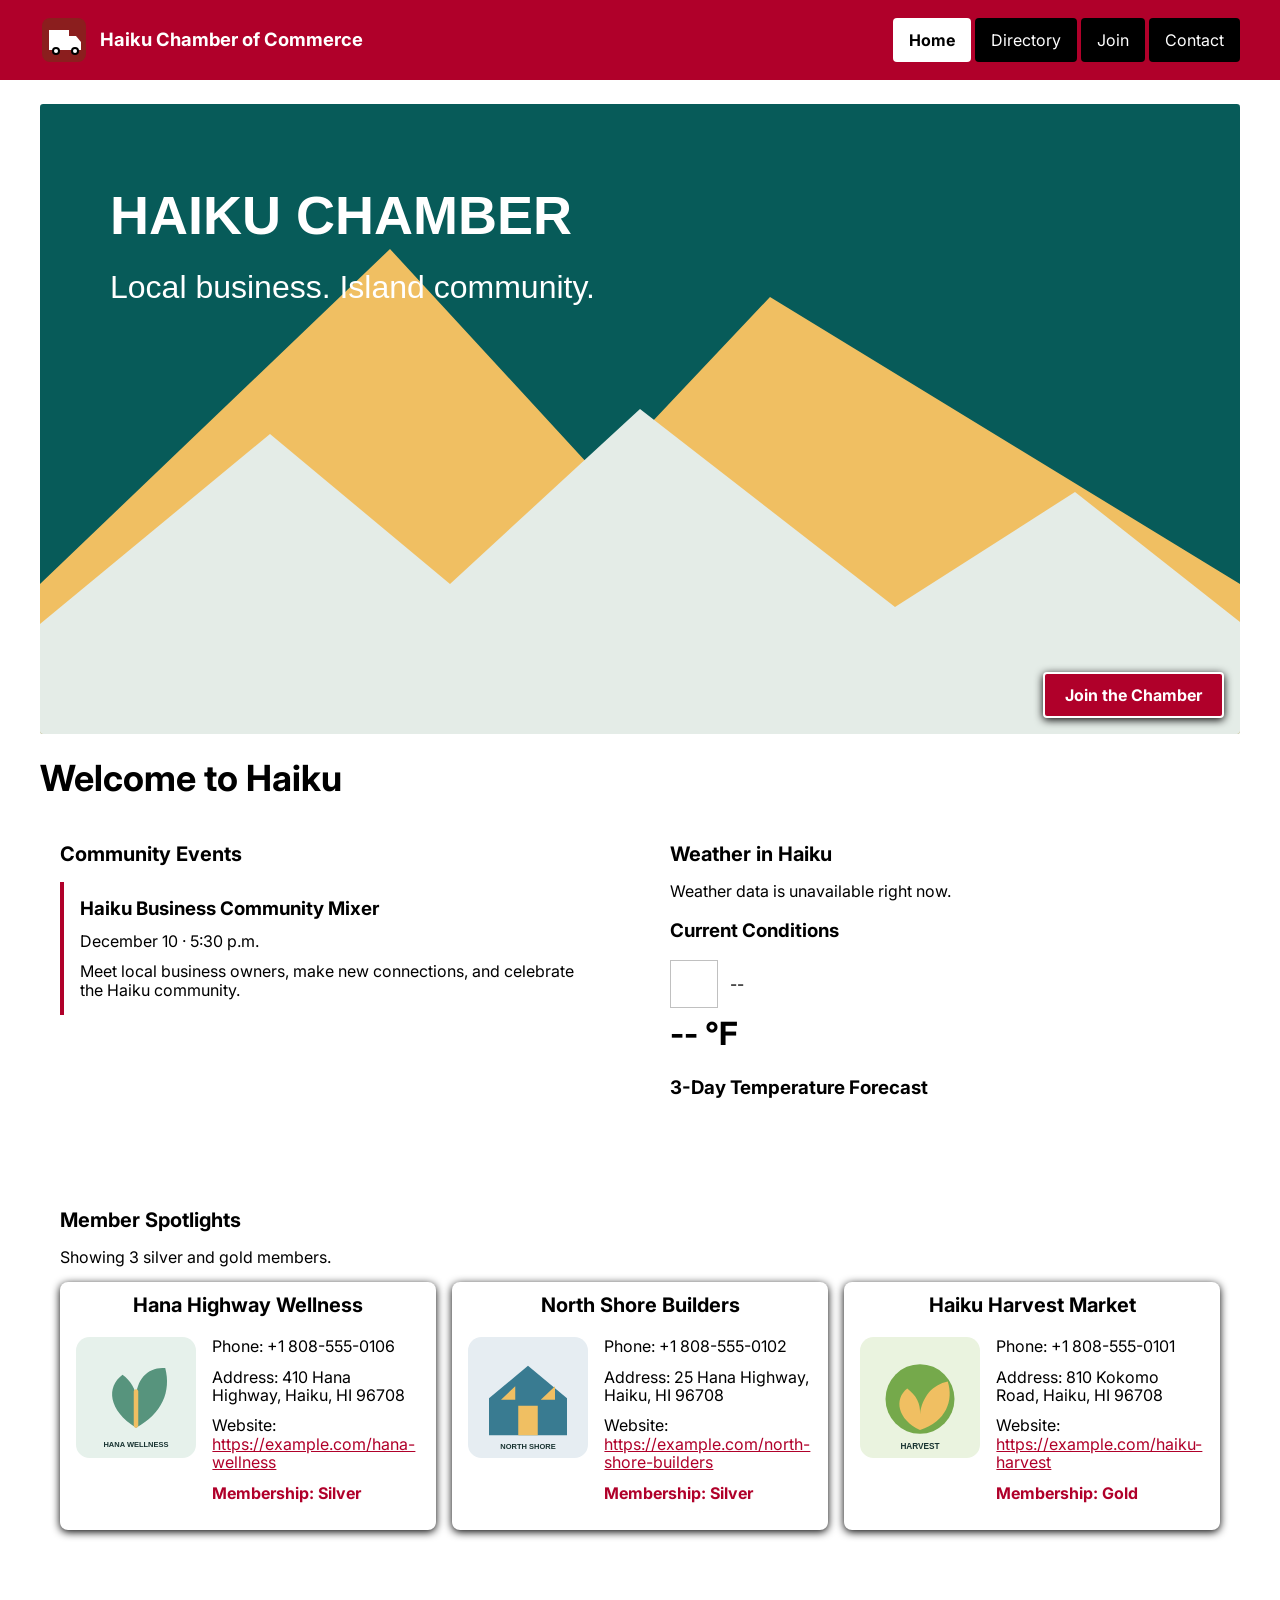
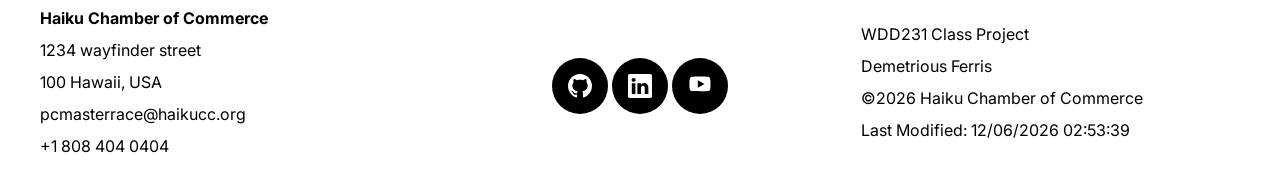
==== chamber/index.html @ 85d37f41 "Week 3 attempt 1, hopefully working" ====
<!DOCTYPE html>
<html lang="en">

<head>
    <meta charset="UTF-8">
    <meta name="viewport" content="width=device-width, initial-scale=1.0">
    <title>Home - Haiku Chamber of Commerce</title>
    <meta name="author" content="Demetrious Ferris">
    <meta name="description"
        content="Discover local businesses, upcoming events, and community resources from the Haiku Chamber of Commerce on Maui.">
    <meta property="og:title" content="Chamber of Commerce - Haiku">
    <meta property="og:description"
        content="Discover local businesses, upcoming events, and community resources from the Haiku Chamber of Commerce on Maui.">
    <meta property="og:url" content="https://demetriusmferris-hue.github.io/wdd231/chamber/">
    <meta property="og:image"
        content="https://demetriusmferris-hue.github.io/wdd231/chamber/images/haiku-chamber-social.svg">
    <link rel="preload" href="data/members.json" as="fetch" type="application/json" crossorigin>
    <link rel="preload" href="images/haiku-chamber-social.svg" as="image" fetchpriority="high">
    <script src="scripts/weather-config.js" defer></script>
    <script src="scripts/index.js" defer></script>
    <link rel="stylesheet" href="styles/directory-normalize.css">
    <link rel="stylesheet" href="styles/directory.css">
    <link rel="stylesheet" href="styles/directory-larger.css">
    <link rel="icon" href="images/favicon.svg">
    <link rel="preconnect" href="https://fonts.googleapis.com">
    <link rel="preconnect" href="https://fonts.gstatic.com" crossorigin>
    <link rel="stylesheet"
        href="https://fonts.googleapis.com/css2?family=Fira+Sans&family=Inter:wght@400;700&display=swap">
</head>

<body>
    <header>
        <a class="site-brand" href="index.html">
            <img src="images/truck.svg" alt="">
            <span>Haiku Chamber of Commerce</span>
        </a>
        <button class="menu-toggle" type="button" aria-expanded="false" aria-controls="primary-navigation"
            aria-label="Toggle navigation">
            <span></span>
            <span></span>
            <span></span>
        </button>
        <nav id="primary-navigation">
            <a href="index.html" aria-current="page">Home</a>
            <a href="directory.html">Directory</a>
            <a href="join.html">Join</a>
            <a href="contact.html">Contact</a>
        </nav>
    </header>
    <main class="home-page">
        <div class="hero">
            <img src="images/haiku-chamber-social.svg"
                alt="Illustrated Maui mountains with the message: Local business. Island community."
                width="1200" height="630" fetchpriority="high">
            <a class="call-to-action" href="join.html">Join the Chamber</a>
        </div>
        <h1>Welcome to Haiku</h1>
        <div class="home-content-grid">
            <section class="home-events">
                <h2>Community Events</h2>
                <article class="event-card">
                    <h3>Haiku Business Community Mixer</h3>
                    <p><time datetime="2026-12-10T17:30">December 10 · 5:30 p.m.</time></p>
                    <p>Meet local business owners, make new connections, and celebrate the Haiku community.</p>
                </article>
            </section>
            <section class="weather-section" aria-labelledby="weather-heading">
                <h2 id="weather-heading">Weather in Haiku</h2>
                <p id="weather-status" role="status" aria-live="polite">Loading weather...</p>
                <div id="weather-current" class="weather-current">
                    <h3>Current Conditions</h3>
                    <figure class="weather-current-figure">
                        <img id="weather-icon" class="weather-icon" alt="" width="100" height="100">
                        <figcaption id="weather-description">--</figcaption>
                    </figure>
                    <p class="weather-temperature"><span id="weather-temperature">--</span> °F</p>
                </div>
                <div id="weather-forecast-container">
                    <h3>3-Day Temperature Forecast</h3>
                    <ol id="weather-forecast" class="weather-forecast"></ol>
                </div>
            </section>
            <section class="spotlight-section" aria-labelledby="spotlight-heading">
                <h2 id="spotlight-heading">Member Spotlights</h2>
                <p id="spotlight-status" role="status" aria-live="polite">Loading featured chamber members...</p>
                <div id="spotlight-cards" class="spotlight-grid"></div>
            </section>
        </div>
    </main>
    <footer>
        <div class="footer-contact">
            <p class="footer-name">Haiku Chamber of Commerce</p>
            <p>1234 wayfinder street</p>
            <p>100 Hawaii, USA</p>
            <p>pcmasterrace@haikucc.org</p>
            <p>+1 808 404 0404</p>
        </div>
        <nav class="social-links" aria-label="Social links">
            <a href="https://github.com/demetriusmferris-hue/wdd231" aria-label="GitHub">
                <img src="images/github.svg" alt="">
            </a>
            <a href="https://www.linkedin.com/in/demetrious-ferris-4055b9359" aria-label="LinkedIn">
                <img src="images/linkedin.svg" alt="">
            </a>
            <a href="https://www.youtube.com/" aria-label="YouTube">
                <img src="images/youtube.svg" alt="">
            </a>
        </nav>
        <div class="footer-project">
            <p>WDD231 Class Project</p>
            <p>Demetrious Ferris</p>
            <p>©<span id="currentYear"></span> Haiku Chamber of Commerce</p>
            <p>Last Modified: <span id="lastModified"></span></p>
        </div>
    </footer>
</body>

</html>
---- chamber/styles/directory.css ----
:root {
    --color-primary: #B0002A;
    --color-dark: #000000;
    --color-grey: #1f1f1f;
    --color-light: #ffffff;
    --color-highlight: #B0002A;
    --color-accent: #FF829B;
    --color-clear: #ffffff00;
    --color-very-light: #ffffff;
    --color-shadow: #000000;
}

body {
    color: var(--color-dark);
    font-family: "Inter", "Fira Sans", Arial, sans-serif;
}

header {
    display: grid;
    grid-template-columns: 1fr auto;
    align-items: center;
    gap: 0.75rem;
    padding: 0.75rem max(1rem, calc((100% - 1200px) / 2));
    background-color: var(--color-primary);
    color: var(--color-very-light)
}

.site-brand {
    display: flex;
    align-items: center;
    gap: 0.75rem;
    min-width: 0;
    color: var(--color-very-light);
    font-size: 1.15rem;
    font-weight: 700;
    text-decoration: none;
}

.site-brand img {
    width: 3rem;
    height: 3rem;
    object-fit: contain;
}

.menu-toggle {
    display: none;
    width: 2.75rem;
    height: 2.75rem;
    padding: 0.5rem;
    border: 1px solid var(--color-very-light);
    border-radius: 0.25rem;
    background: var(--color-clear);
    cursor: pointer;
}

.js .menu-toggle {
    display: block;
}

.menu-toggle span {
    display: block;
    height: 2px;
    margin: 5px 0;
    background: var(--color-very-light);
}

nav {
    grid-column: 1 / -1;
    display: flex;
    flex-direction: column;
    gap: 0.25rem;
}

.js nav:not(.is-open) {
    display: none;
}

nav a {
    display: block;
    padding: 0.75rem 1rem;
    border-radius: 0.25rem;
    background-color: var(--color-dark);
    color: var(--color-very-light);
    text-decoration: none;
}

nav a:hover {
    color: var(--color-accent);
}

nav a:focus-visible,
.menu-toggle:focus-visible,
.social-links a:focus-visible {
    outline: 3px solid var(--color-highlight);
    outline-offset: 2px;
}

nav a[aria-current="page"] {
    background-color: var(--color-light);
    color: var(--color-dark);
    font-weight: 700;
}

main {
    width: calc(100% - 2rem);
    max-width: 1200px;
    min-height: 20rem;
    margin: 0 auto;
    padding: 1.5rem 0 2rem;
}

main h1 {
    margin: 0 0 1.5rem;
    font-size: 1.75rem;
}

.hero {
    position: relative;
    width: 100vw;
    margin-left: calc(50% - 50vw);
    margin-bottom: 1.5rem;
}

.hero img {
    display: block;
    width: 100%;
    height: auto;
    border-radius: 0.2rem;
}

.home-page .hero {
    width: 100%;
    margin-left: 0;
}

.home-content-grid {
    display: grid;
    grid-template-columns: minmax(0, 1fr);
    gap: 1.25rem;
}

.home-events,
.spotlight-section {
    padding: 1.25rem;
    border-radius: 0.5rem;
    background-color: var(--color-light);
}

.home-events h2,
.spotlight-section h2 {
    margin: 0 0 1rem;
    font-size: 1.25rem;
}

.event-card {
    padding: 1rem;
    border-left: 4px solid var(--color-primary);
    background-color: var(--color-very-light);
}

.event-card h3 {
    margin: 0 0 0.75rem;
}

.event-card p {
    margin: 0 0 0.75rem;
}

.event-card p:last-child {
    margin-bottom: 0;
}

.call-to-action {
    position: absolute;
    right: 1rem;
    bottom: 1rem;
    min-height: 2.75rem;
    display: inline-flex;
    align-items: center;
    justify-content: center;
    padding: 0.75rem 1.25rem;
    border: 2px solid var(--color-very-light);
    border-radius: 0.25rem;
    background-color: var(--color-primary);
    color: var(--color-very-light);
    font-weight: 700;
    text-decoration: none;
    box-shadow: 0 2px 8px var(--color-shadow);
}

.call-to-action:hover {
    background-color: var(--color-dark);
}

.call-to-action:focus-visible {
    outline: 3px solid var(--color-highlight);
    outline-offset: 3px;
}

.weather-section {
    margin-bottom: 2rem;
    padding: 1.25rem;
    border-radius: 0.5rem;
    background-color: var(--color-light);
}

.weather-section h2 {
    margin: 0 0 0.75rem;
    font-size: 1.25rem;
}

.weather-current {
    margin-bottom: 1.5rem;
}

.weather-current-figure {
    display: flex;
    align-items: center;
    gap: 0.75rem;
    margin: 0;
}

.weather-icon {
    width: 3rem;
    height: 3rem;
    object-fit: contain;
}

.weather-temperature {
    margin: 0.5rem 0 0;
    font-size: 2rem;
    font-weight: 700;
}

.weather-forecast {
    display: grid;
    grid-template-columns: 1fr;
    gap: 0.75rem;
    margin: 0;
    padding: 0;
    list-style: none;
}

.weather-forecast li {
    display: grid;
    gap: 0.4rem;
    padding: 0.9rem;
    border-radius: 0.35rem;
    background-color: var(--color-very-light);
}

.weather-forecast strong {
    font-size: 1.05rem;
}

.weather-section button {
    min-height: 2.5rem;
    padding: 0.5rem 1rem;
    border: 0;
    border-radius: 0.25rem;
    background-color: var(--color-primary);
    color: var(--color-very-light);
    font: inherit;
    cursor: pointer;
}

.weather-section button:focus-visible {
    outline: 3px solid var(--color-dark);
    outline-offset: 2px;
}

.spotlight-grid {
    display: grid;
    grid-template-columns: 1fr;
    gap: 1rem;
}

.spotlight-membership {
    color: var(--color-primary);
    font-weight: 700;
}

.directory-controls {
    display: flex;
    justify-content: center;
    gap: 1rem;
    margin: 0 0 1.5rem;
}

.directory-controls button {
    min-width: 6rem;
    min-height: 2.75rem;
    padding: 0.5rem 1rem;
    border: 1px solid var(--color-shadow);
    border-radius: 0.25rem;
    background-color: var(--color-primary);
    color: var(--color-very-light);
    font: inherit;
    cursor: pointer;
}

.directory-controls button:hover,
.directory-controls button[aria-pressed="true"] {
    background-color: var(--color-dark);
}

.directory-controls button:focus-visible {
    outline: 3px solid var(--color-highlight);
    outline-offset: 2px;
}

.directory-status {
    margin: 0 0 1rem;
    text-align: center;
}

.business-grid {
    display: grid;
    grid-template-columns: 1fr;
    gap: 1rem;
}

.business-card {
    overflow: hidden;
    border-radius: 0.5rem;
    background-color: var(--color-very-light);
    box-shadow: 0 2px 8px var(--color-shadow);
}

.business-card-heading {
    margin: 0;
    padding: 0.75rem 1rem 0.25rem;
    text-align: center;
    font-size: 1.25rem;
}

.business-card-tagline {
    margin: 0;
    padding: 0 1rem 0.75rem;
    border-bottom: 2px solid var(--color-dark);
    text-align: center;
}

.business-card-details {
    display: grid;
    grid-template-columns: 35% 1fr;
    align-items: start;
    gap: 1rem;
    padding: 1rem;
}

.business-card-logo {
    width: 100%;
    aspect-ratio: 1;
    object-fit: contain;
}

.business-card-details p {
    margin: 0 0 0.75rem;
    word-wrap: break-word;
}

.business-list {
    grid-template-columns: 1fr;
}

.business-list .business-card {
    border-radius: 0;
    box-shadow: var(--color-shadow);
}

.business-list .business-card:nth-child(even) {
    background-color: var(--color-light);
}

.business-card-details a {
    color: var(--color-primary);
}

.business-card-details a:focus-visible {
    outline: 3px solid var(--color-primary);
    outline-offset: 2px;
}

footer {
    display: grid;
    grid-template-columns: 1fr;
    gap: 1.5rem;
    padding: 1.5rem max(1rem, calc((100% - 1200px) / 2));
    background-color: var(--color-light);
    color: var(--color-dark);
}

footer p {
    margin: 0 0 0.5rem;
    line-height: 1.5;
}

.footer-name {
    font-weight: 700;
}

.social-links {
    display: flex;
    align-items: center;
    justify-content: center;
    gap: 1rem;
}

.social-links a {
    display: flex;
    width: 3.5rem;
    height: 3.5rem;
    align-items: center;
    justify-content: center;
    border-radius: 50%;
    background-color: var(--color-dark);
}

.social-links img {
    width: 2rem;
    height: 2rem;
    object-fit: contain;
}

.footer-project {
    align-self: center;
}

.js nav.is-open {
    display: flex;
    color: var(--color-very-light);
}

@media screen and (min-width: 23.25rem) {
    .weather-forecast {
        grid-template-columns: repeat(2, 1fr);
    }
}
---- chamber/styles/directory-larger.css ----
@media screen and (min-width: 48rem) {
    header {
        grid-template-columns: 1fr auto;
        gap: 1.5rem;
        padding-block: 1rem;
    }

    main h1 {
        font-size: 2rem;
    }

    .js .menu-toggle {
        display: none;
    }

    nav,
    .js nav:not(.is-open) {
        grid-column: auto;
        display: flex;
        flex-direction: row;
        align-items: center;
        gap: 0.25rem;
    }

    nav a {
        min-height: 2.75rem;
        display: flex;
        align-items: center;
        justify-content: center;
        white-space: nowrap;
    }

    .business-grid {
        grid-template-columns: repeat(3, 1fr);
        gap: 1.25rem;
    }

    .weather-forecast {
        grid-template-columns: repeat(3, 1fr);
    }

    .home-content-grid {
        grid-template-columns: repeat(2, minmax(0, 1fr));
        align-items: start;
    }

    .home-content-grid .spotlight-section {
        grid-column: 1 / -1;
    }

    .spotlight-grid {
        grid-template-columns: 1fr 1fr;
    }

    footer {
        grid-template-columns: repeat(3, 1fr);
        align-items: center;
        gap: 2rem;
    }

    .social-links {
        justify-content: center;
    }
}

@media screen and (min-width: 56rem) {
    main h1 {
        font-size: 2.25rem;
    }

    .spotlight-grid {
        grid-template-columns: repeat(3, minmax(0, 1fr));
    }
}
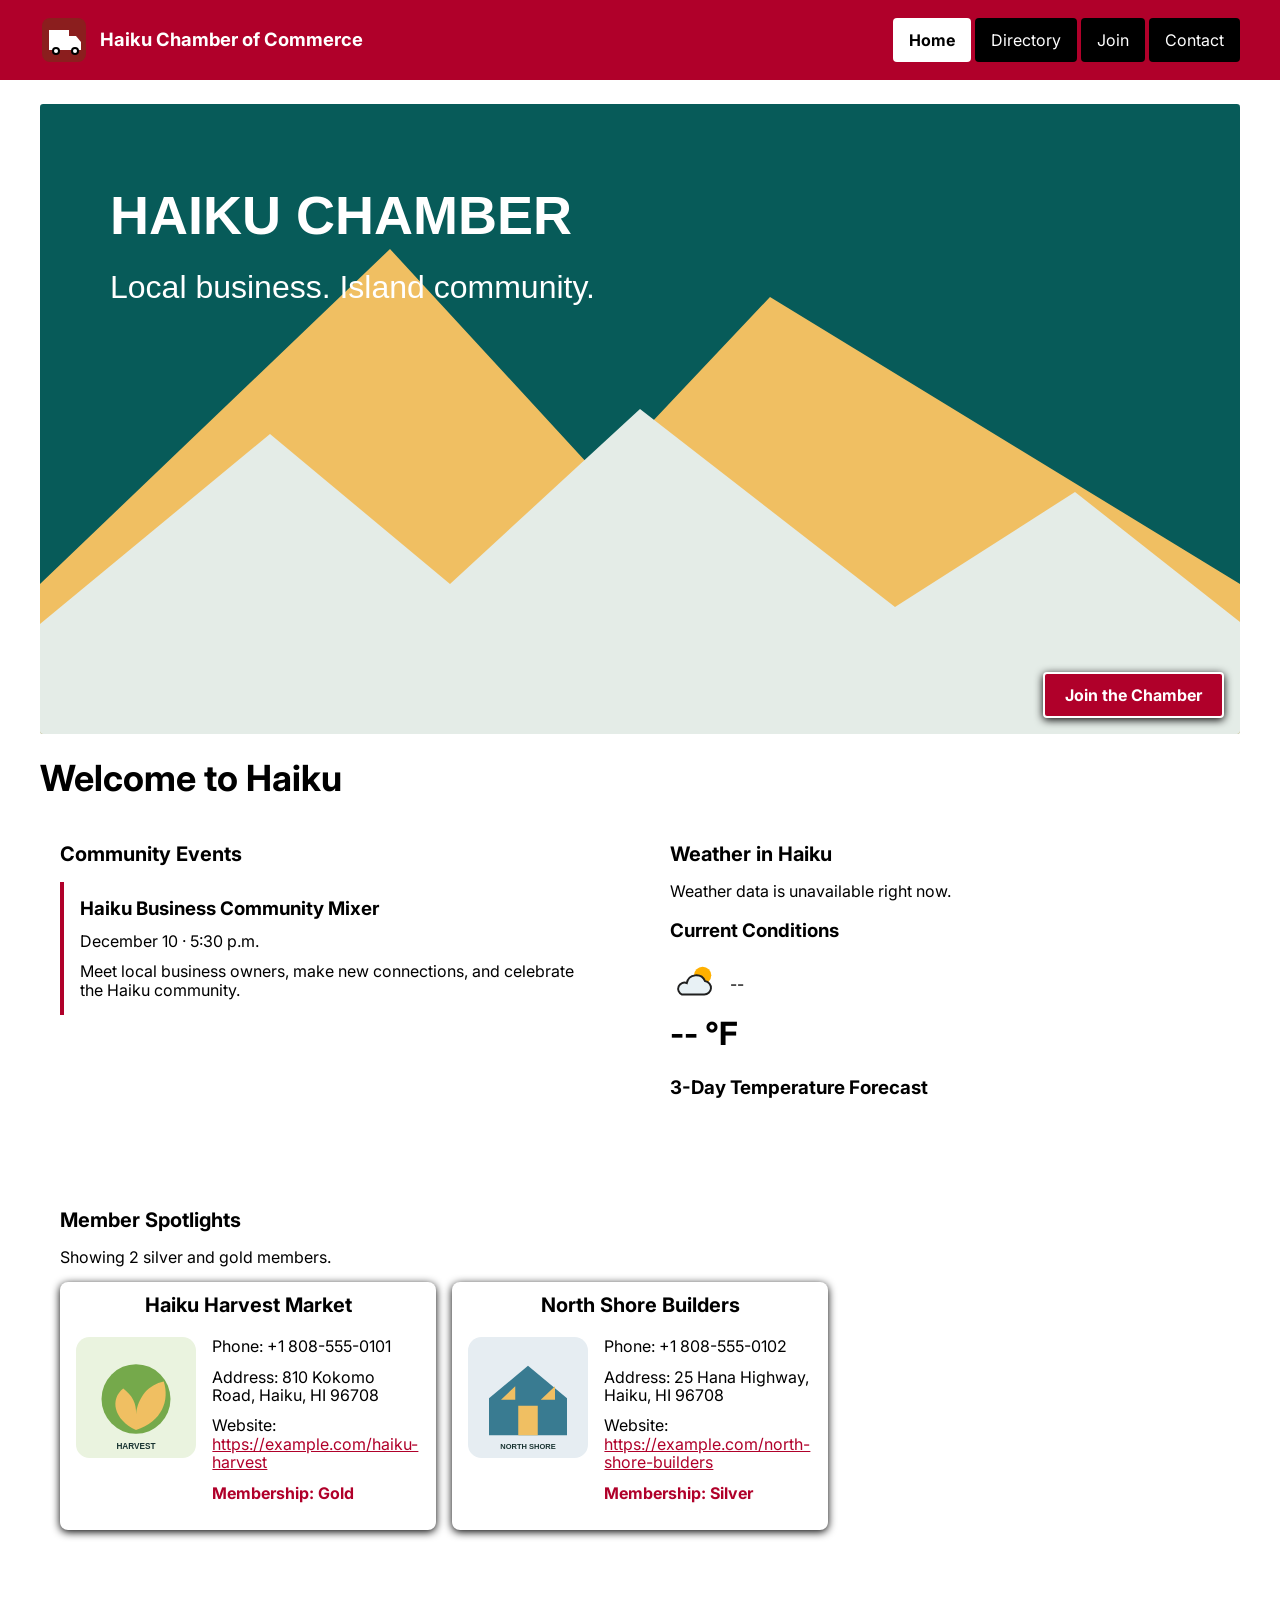
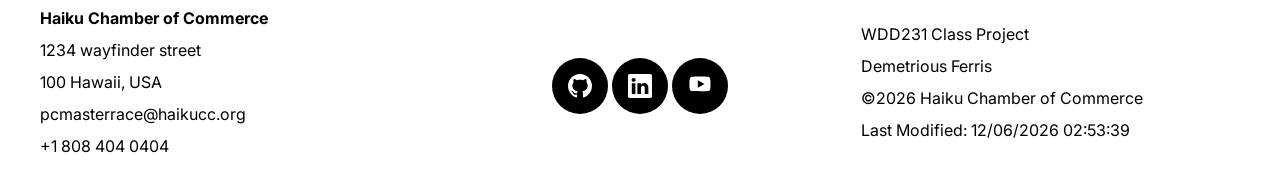
==== commit 734f2fb1: "week 3 attempt 2, 1 did not work" ====
--- a/chamber/index.html
+++ b/chamber/index.html
@@ -70,7 +70,8 @@
                 <div id="weather-current" class="weather-current">
                     <h3>Current Conditions</h3>
                     <figure class="weather-current-figure">
-                        <img id="weather-icon" class="weather-icon" alt="" width="100" height="100">
+                        <img id="weather-icon" class="weather-icon"
+                            src="images/weather-placeholder.svg" alt="Weather icon" width="100" height="100">
                         <figcaption id="weather-description">--</figcaption>
                     </figure>
                     <p class="weather-temperature"><span id="weather-temperature">--</span> °F</p>
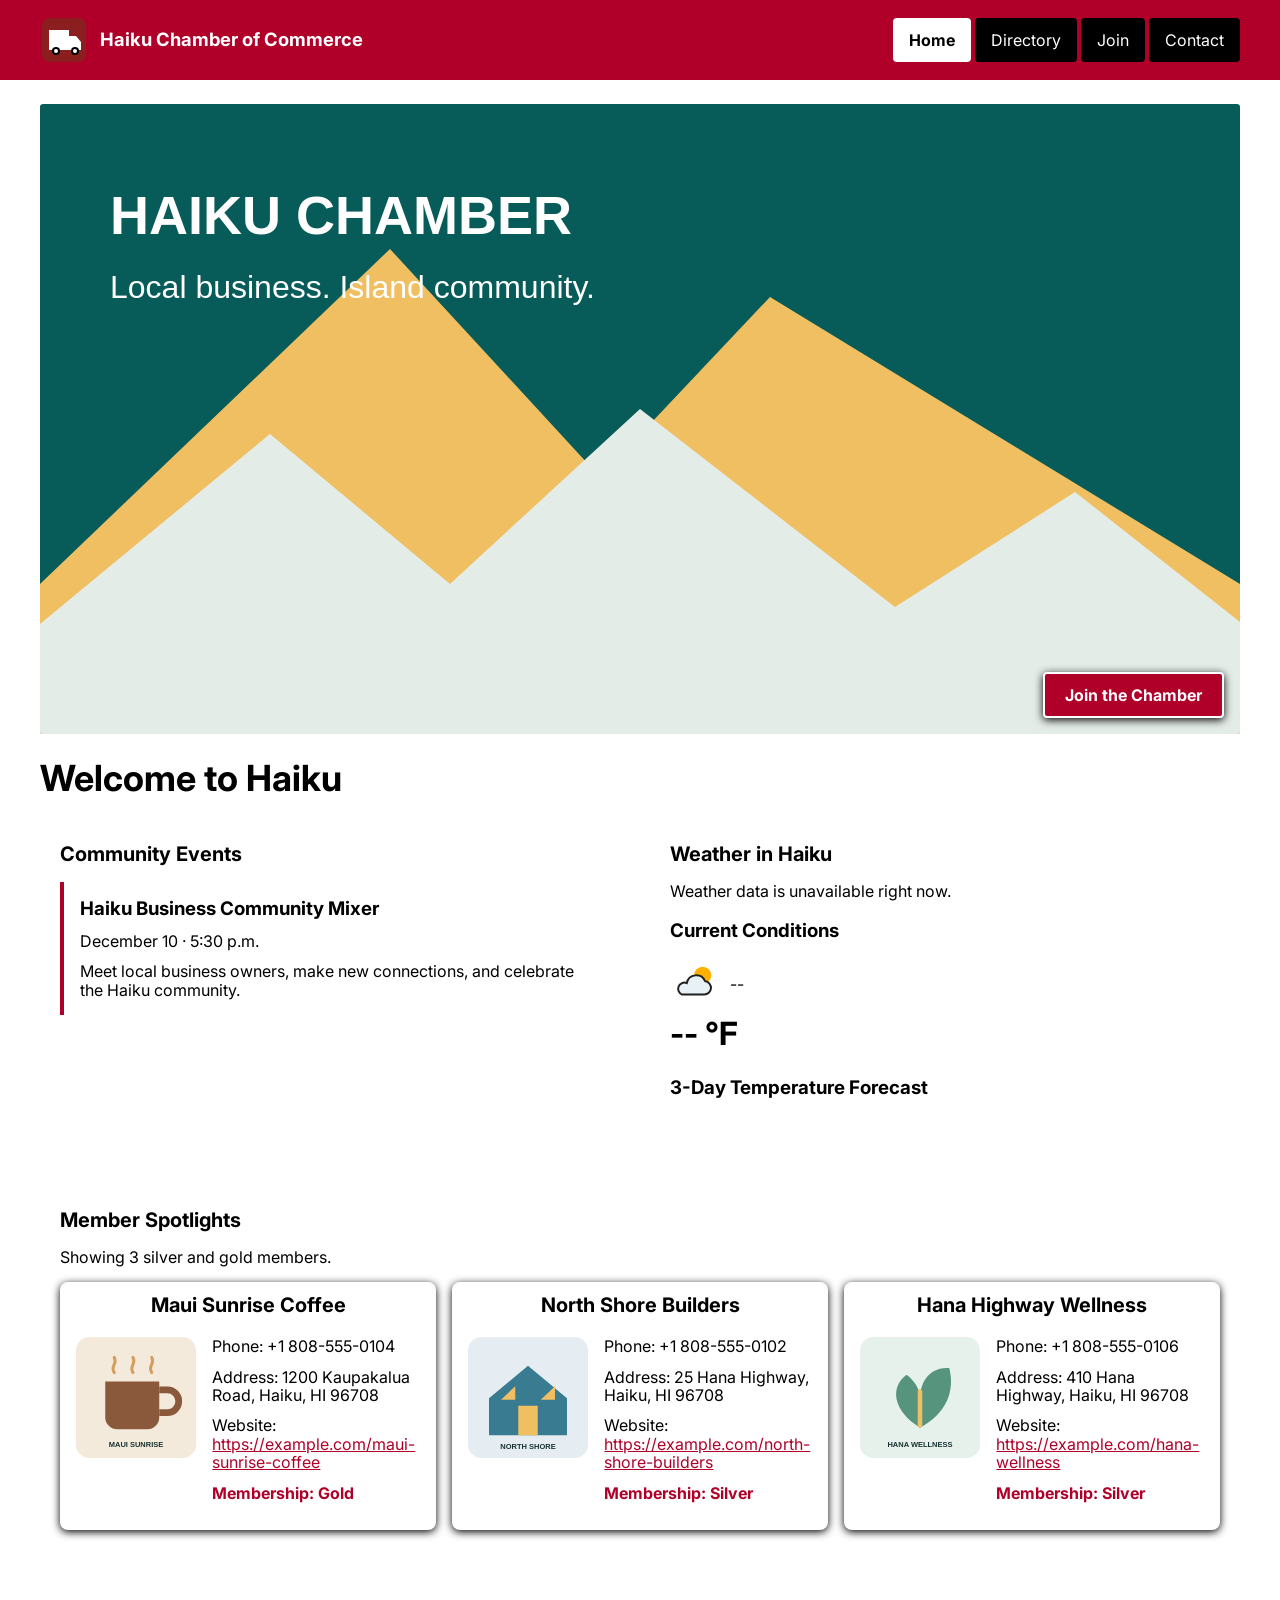
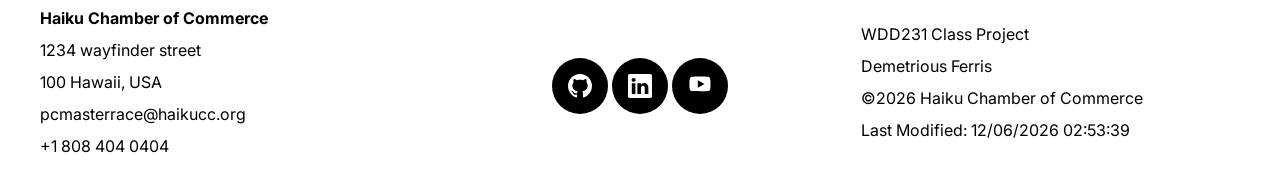
==== commit d95f2123: "week 3 attempt 3." ====
--- a/chamber/index.html
+++ b/chamber/index.html
@@ -16,8 +16,7 @@
         content="https://demetriusmferris-hue.github.io/wdd231/chamber/images/haiku-chamber-social.svg">
     <link rel="preload" href="data/members.json" as="fetch" type="application/json" crossorigin>
     <link rel="preload" href="images/haiku-chamber-social.svg" as="image" fetchpriority="high">
-    <script src="scripts/weather-config.js" defer></script>
-    <script src="scripts/index.js" defer></script>
+    <script type="module" src="scripts/index.js"></script>
     <link rel="stylesheet" href="styles/directory-normalize.css">
     <link rel="stylesheet" href="styles/directory.css">
     <link rel="stylesheet" href="styles/directory-larger.css">
